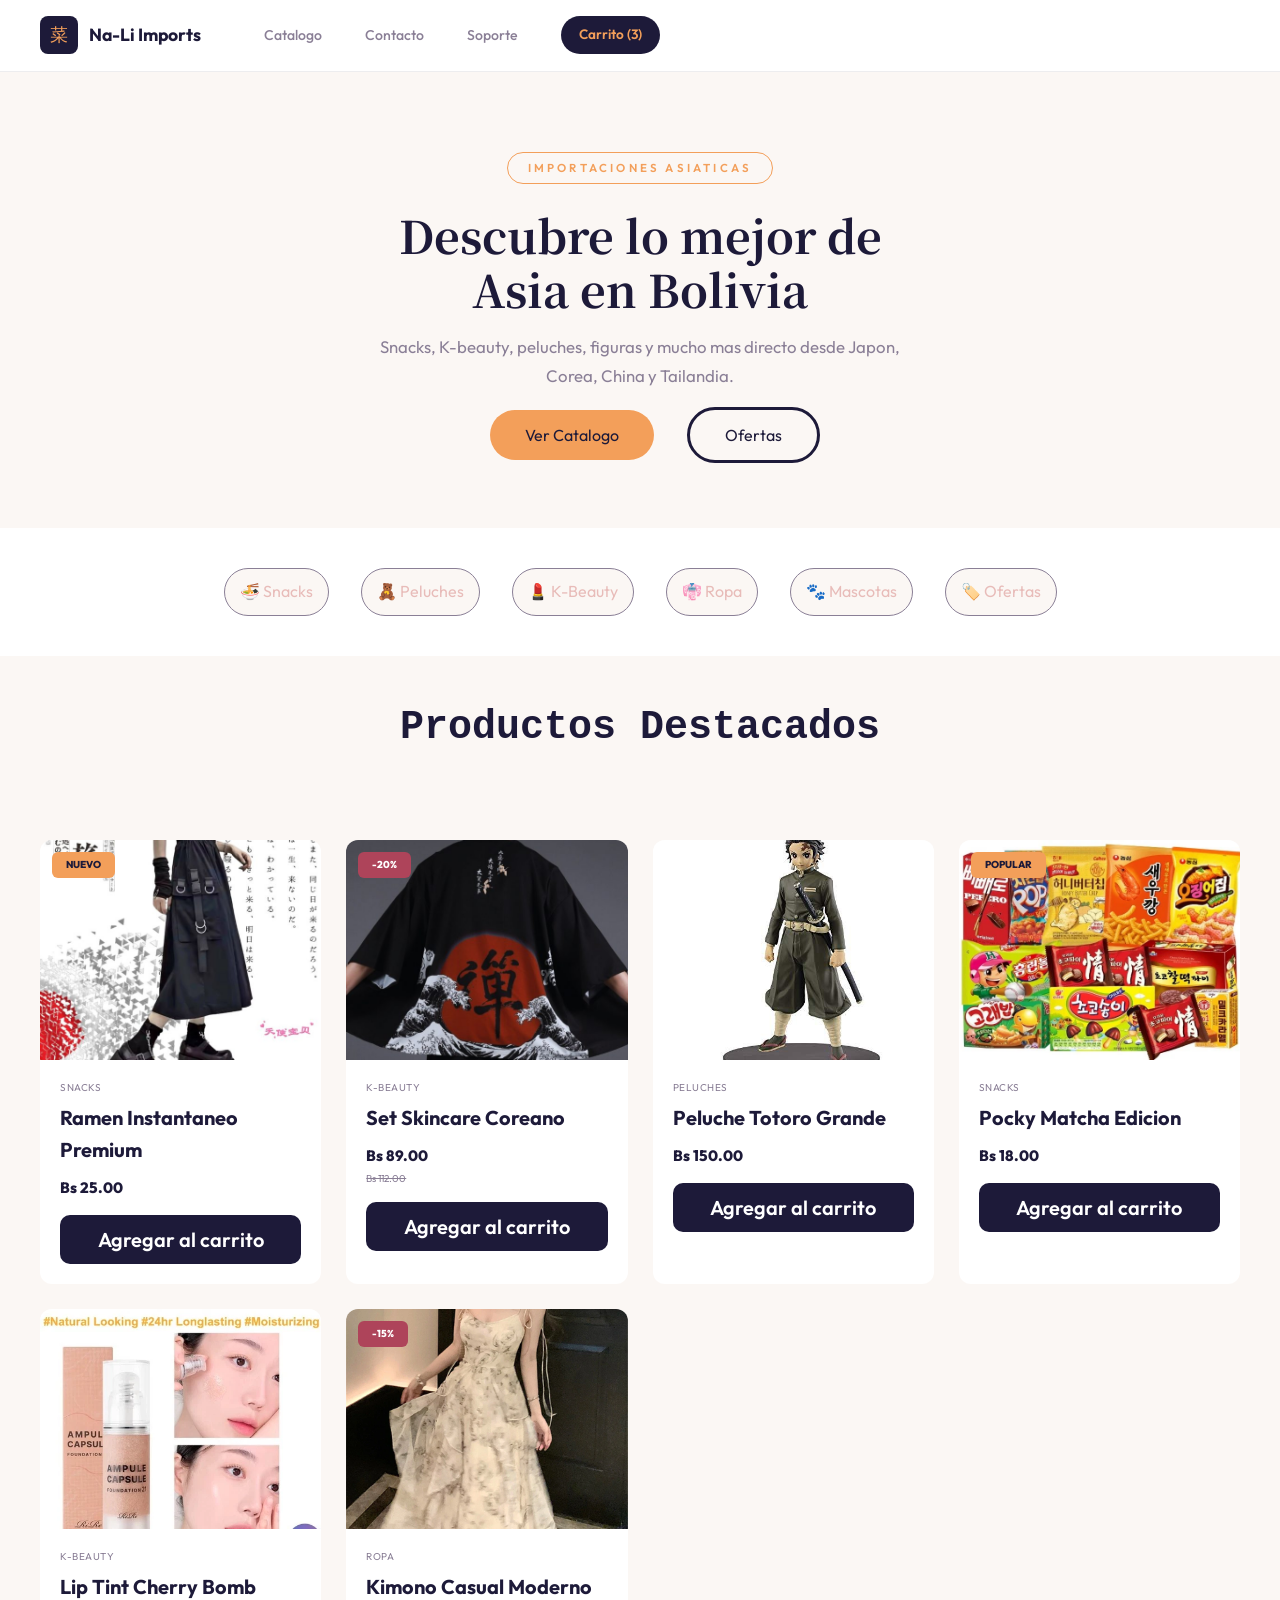
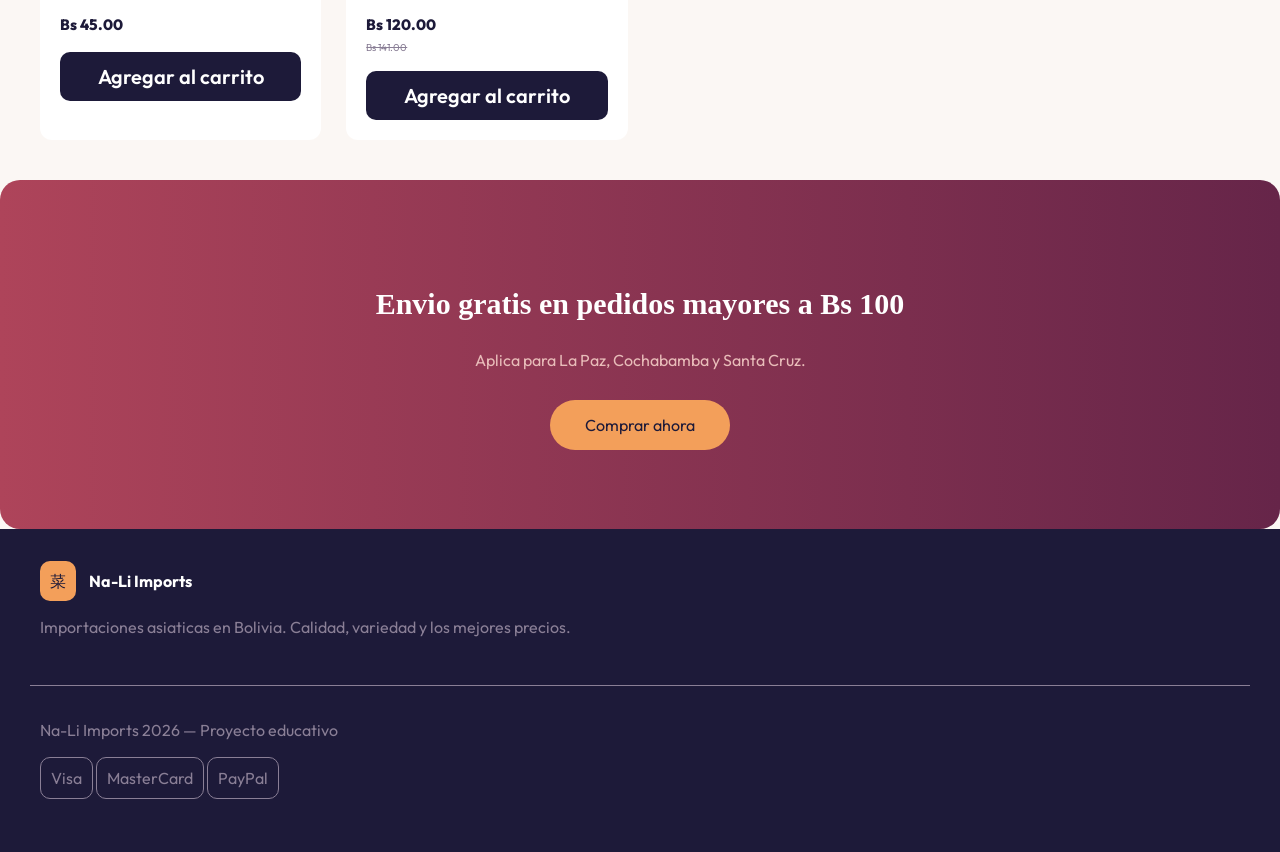
==== COMPLETA PAGINA DIA5/inicio.html @ 59f6a12f "tarea de completar pagina 0-o" ====
<!DOCTYPE html>
<html lang="es">
<head>
  <meta charset="UTF-8">
  <meta name="viewport" content="width=device-width, initial-scale=1.0">
  <title>Na-Li Imports — Catalogo</title>
  <link rel="preconnect" href="https://fonts.googleapis.com">
  <link rel="preconnect" href="https://fonts.gstatic.com" crossorigin>
  <link href="https://fonts.googleapis.com/css2?family=Outfit:wght@300;400;500;600;700;800&family=Noto+Serif+JP:wght@400;700&display=swap" rel="stylesheet">
  <link rel="stylesheet" href="styles.css">
</head>
<body>

  <nav class="nav">
    <span class="nav__logo-icon">菜</span>
    <span class="nav__logo-text">Na-Li Imports</span>
    <a href="#catalogo" class="nav__link">Catalogo</a>
    <a href="#" class="nav__link">Contacto</a>
    <a href="#" class="nav__link">Soporte</a>
    <span class="nav__cart">Carrito (3)</span>
  </nav>

 
  <header class="hero">
    <span class="hero__tag">Importaciones Asiaticas</span>
    <h1 class="hero__title">Descubre lo mejor de Asia en Bolivia</h1>
    <p class="hero__text">Snacks, K-beauty, peluches, figuras y mucho mas directo desde Japon, Corea, China y Tailandia.</p>
    <a href="#catalogo" class="btn">Ver Catalogo</a>
    <a href="#" class="btn--outline">Ofertas</a>
  </header>

 
  <section class="categorias">
    <span class="categoria">🍜 Snacks</span>
    <span class="categoria">🧸 Peluches</span>
    <span class="categoria">💄 K-Beauty</span>
    <span class="categoria">👘 Ropa</span>
    <span class="categoria">🐾 Mascotas</span>
    <span class="categoria">🏷️ Ofertas</span>
  </section>

  <section class="seccion" id="catalogo">
    <h2 class="seccion__titulo">Productos Destacados</h2>

    <div class="cards-container">

      <div class="card">
        <div class="card__imagen">
          <img src="img/producto1.jpg" alt="Ramen instantaneo premium">
          <span class="card__badge">Nuevo</span>
        </div>
        <div class="card__info">
          <span class="card__categoria">Snacks</span>
          <h3 class="card__nombre">Ramen Instantaneo Premium</h3>
          <p class="card__precio">Bs 25.00</p>
          <button class="card__btn">Agregar al carrito</button>
        </div>
      </div>

      <div class="card">
        <div class="card__imagen">
          <img src="img/producto2.jpg" alt="Set de skincare coreano">
          <span class="card__badge card__badge--oferta">-20%</span>
        </div>
        <div class="card__info">
          <span class="card__categoria">K-Beauty</span>
          <h3 class="card__nombre">Set Skincare Coreano</h3>
          <p class="card__precio">Bs 89.00</p>
          <p class="card__precio-antes">Bs 112.00</p>
          <button class="card__btn">Agregar al carrito</button>
        </div>
      </div>

      <div class="card">
        <div class="card__imagen">
          <img src="img/peluche1.jpg" alt="Peluche Totoro">
        </div>
        <div class="card__info">
          <span class="card__categoria">Peluches</span>
          <h3 class="card__nombre">Peluche Totoro Grande</h3>
          <p class="card__precio">Bs 150.00</p>
          <button class="card__btn">Agregar al carrito</button>
        </div>
      </div>

      <div class="card">
        <div class="card__imagen">
          <img src="img/snack1.webp" alt="Pocky matcha">
          <span class="card__badge">Popular</span>
        </div>
        <div class="card__info">
          <span class="card__categoria">Snacks</span>
          <h3 class="card__nombre">Pocky Matcha Edicion</h3>
          <p class="card__precio">Bs 18.00</p>
          <button class="card__btn">Agregar al carrito</button>
        </div>
      </div>

      <div class="card">
        <div class="card__imagen">
          <img src="img/makeup1.webp" alt="Lip tint coreano">
        </div>
        <div class="card__info">
          <span class="card__categoria">K-Beauty</span>
          <h3 class="card__nombre">Lip Tint Cherry Bomb</h3>
          <p class="card__precio">Bs 45.00</p>
          <button class="card__btn">Agregar al carrito</button>
        </div>
      </div>

      <div class="card">
        <div class="card__imagen">
          <img src="img/ropa1.webp" alt="Kimono moderno">
          <span class="card__badge card__badge--oferta">-15%</span>
        </div>
        <div class="card__info">
          <span class="card__categoria">Ropa</span>
          <h3 class="card__nombre">Kimono Casual Moderno</h3>
          <p class="card__precio">Bs 120.00</p>
          <p class="card__precio-antes">Bs 141.00</p>
          <button class="card__btn">Agregar al carrito</button>
        </div>
      </div>

    </div>
  </section>

  <section class="promo">
    <h2 class="promo__titulo">Envio gratis en pedidos mayores a Bs 100</h2>
    <p class="promo__texto">Aplica para La Paz, Cochabamba y Santa Cruz.</p>
    <a href="#" class="btn">Comprar ahora</a>
  </section>

 
  <footer class="footer">
    <div class="footer__marca">
      <span class="footer__logo-icon">菜</span>
      <span class="footer__logo-text">Na-Li Imports</span>
      <p class="footer__about">Importaciones asiaticas en Bolivia. Calidad, variedad y los mejores precios.</p>
    </div>
    <div class="footer__bottom">
      <p >Na-Li Imports 2026 — Proyecto educativo</p>
      <span class="footer__pago">Visa</span>
      <span class="footer__pago">MasterCard</span>
      <span class="footer__pago">PayPal</span>
    </div>
  </footer>

</body>
</html>
---- COMPLETA PAGINA DIA5/styles.css ----
*,
*::before,
*::after {
  margin: 0;
  padding: 0;
  box-sizing: border-box;
}


:root {
  --navy: #1D1A39;
  --purple: #451952;
  --plum: #662549;
  --rose: #AE445A;
  --gold: #F39F5A;
  --pink-light: #E8BCB9;
  --cream: #FBF7F4;
  --white: #ffffff;
  --text-dark: #1D1A39;
  --text-body: #4A3F5C;
  --text-muted: #8A7F96;
}

body {
  font-family: 'Outfit', sans-serif;
  background-color: var(--cream);
  color: var(--text-body);
  line-height: 1.6;
    color: var(--pink-light);
}

a {
  text-decoration: none;
  color: inherit;
}

img {
  max-width: 100%;
}

button {
  font-family: inherit;
  cursor: pointer;
  border: none;
}

.nav {
  padding: 16px 40px;
  border-bottom: 1px solid rgba(29, 26, 57, 0.08);
  background-color: var(--white);
}

.nav__logo-icon {
  display: inline-block;
  width: 38px;
  height: 38px;
  line-height: 38px;
  text-align: center;
  background: var(--navy);
  color: var(--gold);
  font-size: 1.1rem;
  border-radius: 8px;
  margin-right: 8px;
  vertical-align: middle;
}

.nav__logo-text {
  font-size: 1.1rem;
  font-weight: 700;
  color: var(--text-dark);
  margin-right: 40px;
  vertical-align: middle;
}

.nav__link {
  display: inline-block;
  padding: 8px 18px;
  margin: 0 2px;
  font-size: 0.88rem;
  font-weight: 500;
  color: var(--text-muted);
  border-radius: 100px;
  transition: color 0.3s, backgroud 0.3s;
  vertical-align: middle;
}

.nav__link:hover {
  color: var(--text-dark);
  background: rgba(29, 26, 57, 0.05);
}

.nav__cart {
  display: inline-block;
  padding: 8px 18px;
  background: var(--navy);
  color: var(--gold);
  font-size: 0.85rem;
  font-weight: 600;
  border-radius: 100px;
  margin-left: 20px;
  vertical-align: middle;
}

.hero {
  max-width: 640px;
  margin: 0 auto;
  padding: 80px 40px;
  text-align: center;

}

.hero__tag {
  display: inline-block;
  font-size: 0.72rem;
  font-weight: 600;
  letter-spacing: 0.2rem;
  text-transform: uppercase;
  color: var(--gold);
  padding: 6px 20px;
  border: 1px solid var(--gold);
  border-radius: 100px;
  margin-bottom: 24px;

}

.hero__title {
  font-family: 'Noto Serif JP', serif;
  font-size: 2.8rem;
  font-weight: 700;
  color: var(--text-dark);
  line-height: 1.2;
  margin-bottom: 18px;
}

.hero__text{
  font-size: 1.05rem;
  color: var(--text-muted);
  line-height: 1.7;
  margin-bottom: 32px;
}
.btn{
  margin: 30px;
  padding: 15px 35px 15px 35px;
  background-color: var(--gold);
  border-radius: 45px;
  color: var(--text-dark)
}
.btn--outline{
  padding: 15px 35px 15px 35px;
  border-radius: 45px;
  border: #1D1A39,solid;
  color: var(--text-dark);
}
.categorias{
  background-color: var(--white);
  padding: 30px 20px 30px 20px;
  display: flex;
  flex-wrap: wrap;
  justify-content: center;
  gap: 12px;
}
.categoria{
  padding: 10px 15px 10px 15px;
  background-color: var(--cream);
  border-radius: 30px;
  border: var(--text-muted) ,solid,1px;
  margin: 10px;
}
.seccion__titulo{
  color: var(--text-dark);
  display: flex;
  justify-content: center;
  font-family: 'Courier New', Courier, monospace;
  font-size: 40px;
  padding: 40px;
  flex-wrap: wrap;
}

.cards-container {
  display: grid;
  grid-template-columns: repeat(auto-fit, minmax(280px, 1fr));
  gap: 25px;
  padding: 40px;
  background-color: var(--cream);
}

.card {
  background-color: var(--white);
  border-radius: 12px;
  overflow: hidden; 
  display: flex;
  flex-direction: column;
}

.card__imagen {
  position: relative;
  width: 100%;
  height: 220px;
}

.card__imagen img {
  width: 100%;
  height: 100%;
  object-fit: cover;
}

.card__badge {
  position: absolute;
  top: 12px;
  left: 12px;
  background-color: var(--gold);
  color: var(--text-dark);
  padding: 5px 14px;
  border-radius: 6px;
  font-size: 10px;
  font-weight: 800;
  text-transform: uppercase;
}

.card__badge--oferta {
  background-color: var(--rose);
  color: var(--white);
}

.card__info {
  padding: 20px;
}

.card__categoria {
  font-size: 10px;
  text-transform: uppercase;
  color: var(--text-muted);
  letter-spacing: 0.5px;
  display: block;
  margin-bottom: 6px;
}

.card__nombre {
  font-size: 20px;
  font-weight: 700;
  color: var(--text-dark);
  margin-bottom: 10px;
}

.card__precio {
  font-size: 15px;
  font-weight: 800;
  color: var(--navy);
  margin-bottom: 15px;
}

.card__precio-antes {
  display: block;
  font-size: 10px;
  color: var(--text-muted);
  text-decoration: line-through;
  margin-top: -12px;
  margin-bottom: 15px;
}

.card__btn {
  width: 100%;
  padding: 12px;
  background-color: var(--navy);
  color: var(--white);
  border: none;
  border-radius: 10px;
  font-weight: 600;
  font-size: 20px;
}

.promo{
  text-align: center;
  background: linear-gradient(to right,var(--rose), var(--plum) );
  padding: 90px;
  border-radius: 20px;
}
.promo__titulo{
  padding: 10px;
  font-family: 'Times New Roman', Times, serif;
  color: var(--white);
  font-size: 30px;

}
.promo__texto{
  padding: 10px 40px 40px 40px;
}
.btn-promo{
  display: inline-block; 
  margin: 30px;
  padding: 12px 30px;
  background-color: var(--gold);
  border-radius: 45px;
  color: var(--text-dark)

}

.footer{
  background-color: var(--navy);
  padding: 30px;
  color: var(--text-muted);
}
.footer__marca{
  padding: 10px;
  border-bottom: 1px solid;

}
.footer__logo-icon{
  background-color: var(--gold);
  padding: 10px;
  border-radius: 10px;
  color: var(--text-dark);
}
.footer__logo-text{
  padding: 10px;
  color: var(--white);
  font-weight: bolder;
}
.footer__about{
  padding: 20px 0px 35px 0px;


}
.footer__bottom{
  padding: 20px 10px 20px 10px;
  line-height: 3;
}

.footer__pago{
  padding: 10px;
  border: 1px solid var(--text-muted);
  border-radius: 10px;
}
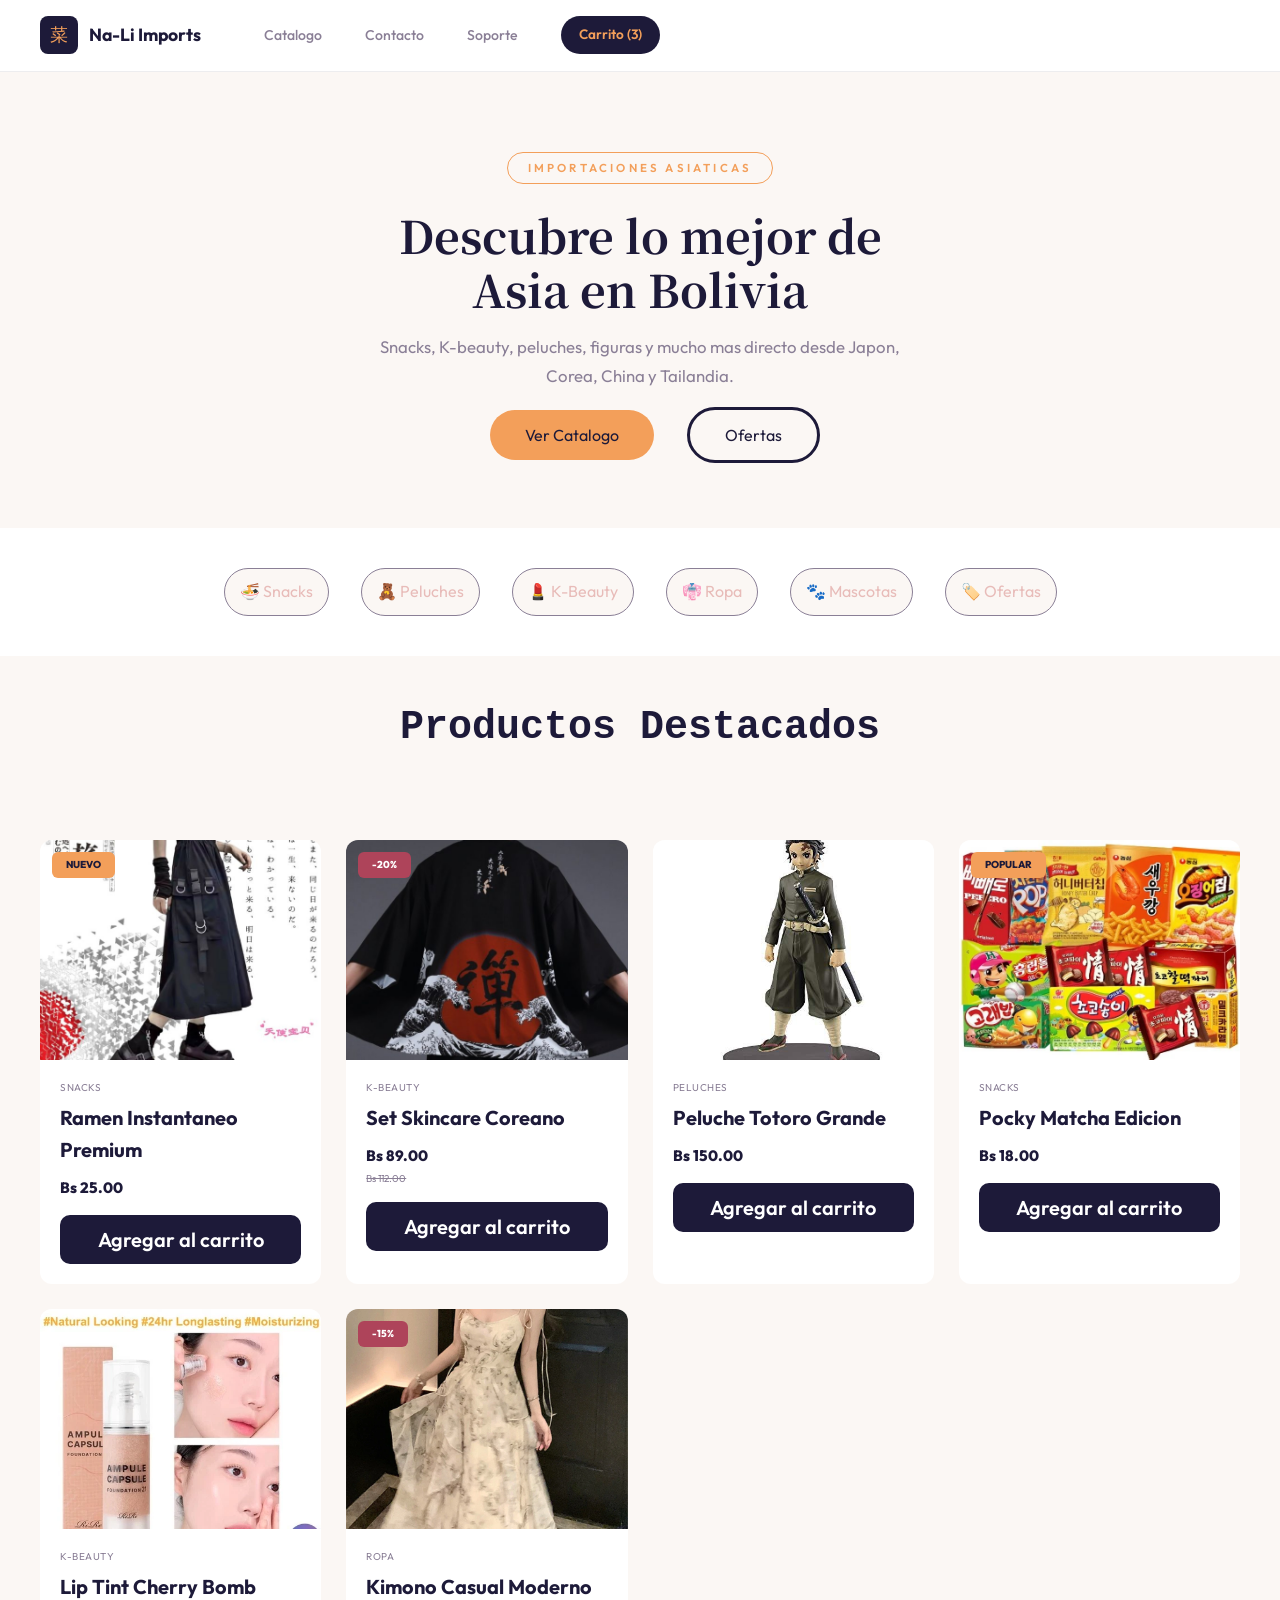
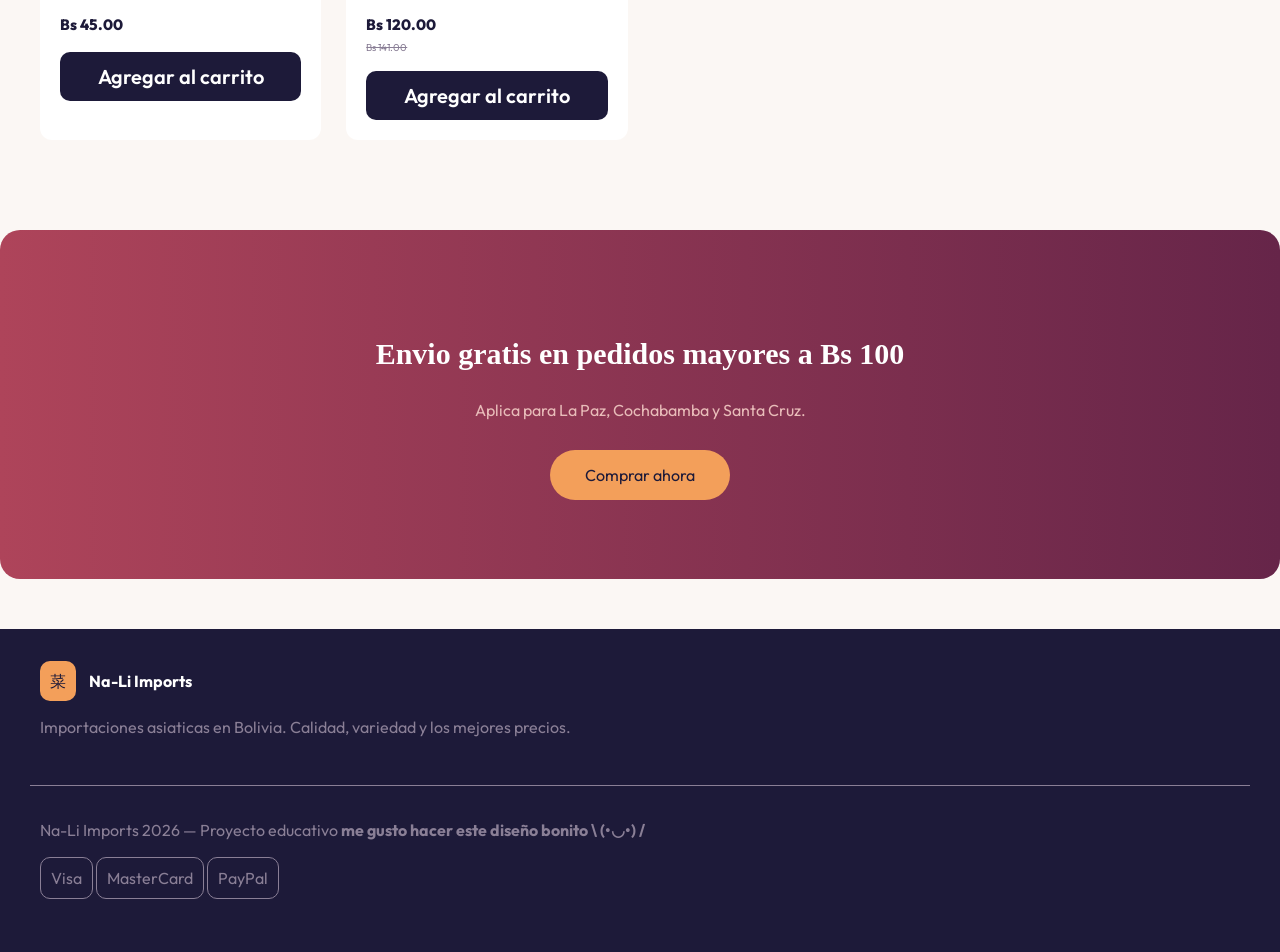
==== commit 2174dff6: "tarea del dia 5" ====
--- a/COMPLETA PAGINA DIA5/inicio.html
+++ b/COMPLETA PAGINA DIA5/inicio.html
@@ -139,7 +139,7 @@
       <p class="footer__about">Importaciones asiaticas en Bolivia. Calidad, variedad y los mejores precios.</p>
     </div>
     <div class="footer__bottom">
-      <p >Na-Li Imports 2026 — Proyecto educativo</p>
+      <p >Na-Li Imports 2026 — Proyecto educativo <strong>me gusto hacer este diseño bonito \ (•◡•) /</strong> </p>
       <span class="footer__pago">Visa</span>
       <span class="footer__pago">MasterCard</span>
       <span class="footer__pago">PayPal</span>
--- a/COMPLETA PAGINA DIA5/styles.css
+++ b/COMPLETA PAGINA DIA5/styles.css
@@ -274,6 +274,7 @@
   background: linear-gradient(to right,var(--rose), var(--plum) );
   padding: 90px;
   border-radius: 20px;
+  margin: 50px 0px 50px 0px ;
 }
 .promo__titulo{
   padding: 10px;
